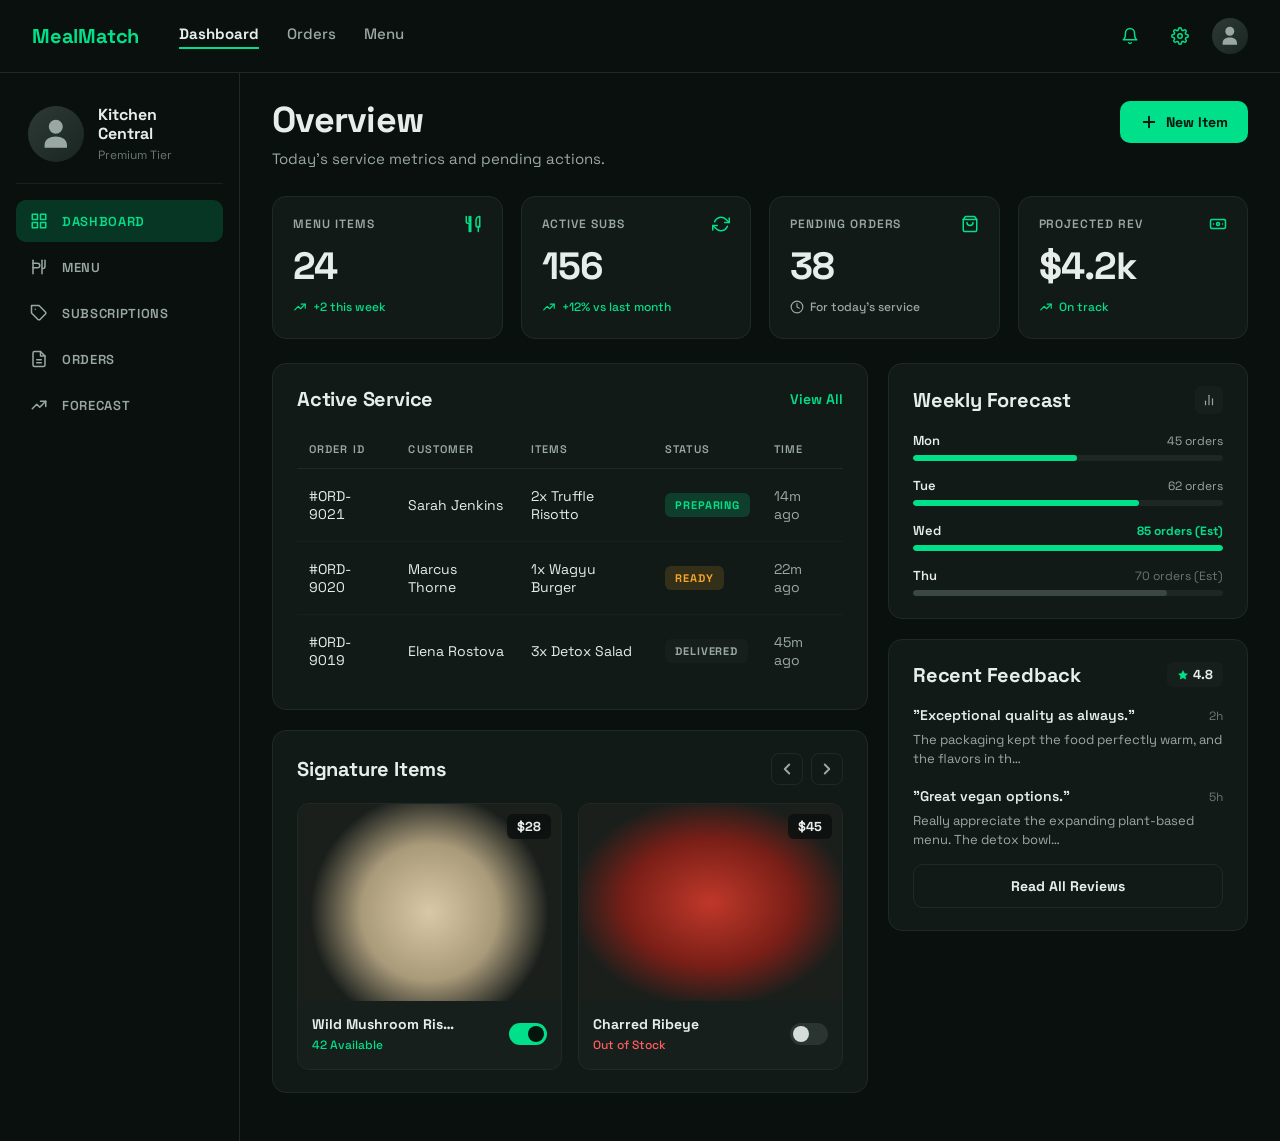
==== src/main/resources/static/index.html @ 14fc380b "feat: add provider dashboard frontend matching MealMatch design Agent-Logs-Url: https://github.com/t" ====
<!DOCTYPE html>
<html lang="en">
<head>
    <meta charset="UTF-8" />
    <meta name="viewport" content="width=device-width, initial-scale=1.0" />
    <title>MealMatch — Provider Dashboard</title>
    <link rel="preconnect" href="https://fonts.googleapis.com" />
    <link rel="preconnect" href="https://fonts.gstatic.com" crossorigin />
    <link href="https://fonts.googleapis.com/css2?family=Space+Grotesk:wght@400;500;600;700&family=Inter:wght@400;500;600&display=swap" rel="stylesheet" />
    <link rel="stylesheet" href="css/styles.css" />
</head>
<body>
    <!-- Top navigation -->
    <header class="topbar">
        <div class="topbar-left">
            <a href="#" class="brand">MealMatch</a>
            <nav class="main-nav" aria-label="Primary">
                <a href="#" class="nav-link active">Dashboard</a>
                <a href="#" class="nav-link">Orders</a>
                <a href="#" class="nav-link">Menu</a>
            </nav>
        </div>
        <div class="topbar-right">
            <button class="icon-btn" aria-label="Notifications">
                <svg viewBox="0 0 24 24" fill="none" stroke="currentColor" stroke-width="2" stroke-linecap="round" stroke-linejoin="round"><path d="M6 8a6 6 0 0 1 12 0c0 7 3 9 3 9H3s3-2 3-9"/><path d="M10.3 21a1.94 1.94 0 0 0 3.4 0"/></svg>
            </button>
            <button class="icon-btn" aria-label="Settings">
                <svg viewBox="0 0 24 24" fill="none" stroke="currentColor" stroke-width="2" stroke-linecap="round" stroke-linejoin="round"><circle cx="12" cy="12" r="3"/><path d="M19.4 15a1.65 1.65 0 0 0 .33 1.82l.06.06a2 2 0 0 1 0 2.83 2 2 0 0 1-2.83 0l-.06-.06a1.65 1.65 0 0 0-1.82-.33 1.65 1.65 0 0 0-1 1.51V21a2 2 0 0 1-4 0v-.09A1.65 1.65 0 0 0 9 19.4a1.65 1.65 0 0 0-1.82.33l-.06.06a2 2 0 0 1-2.83 0 2 2 0 0 1 0-2.83l.06-.06a1.65 1.65 0 0 0 .33-1.82 1.65 1.65 0 0 0-1.51-1H3a2 2 0 0 1 0-4h.09A1.65 1.65 0 0 0 4.6 9a1.65 1.65 0 0 0-.33-1.82l-.06-.06a2 2 0 0 1 0-2.83 2 2 0 0 1 2.83 0l.06.06a1.65 1.65 0 0 0 1.82.33H9a1.65 1.65 0 0 0 1-1.51V3a2 2 0 0 1 4 0v.09a1.65 1.65 0 0 0 1 1.51 1.65 1.65 0 0 0 1.82-.33l.06-.06a2 2 0 0 1 2.83 0 2 2 0 0 1 0 2.83l-.06.06a1.65 1.65 0 0 0-.33 1.82V9a1.65 1.65 0 0 0 1.51 1H21a2 2 0 0 1 0 4h-.09a1.65 1.65 0 0 0-1.51 1z"/></svg>
            </button>
            <div class="avatar avatar-sm" aria-label="Account">
                <svg viewBox="0 0 24 24" fill="currentColor"><path d="M12 12a5 5 0 1 0-5-5 5 5 0 0 0 5 5zm0 2c-4 0-8 2-8 6v2h16v-2c0-4-4-6-8-6z"/></svg>
            </div>
        </div>
    </header>

    <div class="layout">
        <!-- Sidebar -->
        <aside class="sidebar" aria-label="Sidebar">
            <div class="profile-card">
                <div class="avatar avatar-lg">
                    <svg viewBox="0 0 24 24" fill="currentColor"><path d="M12 12a5 5 0 1 0-5-5 5 5 0 0 0 5 5zm0 2c-4 0-8 2-8 6v2h16v-2c0-4-4-6-8-6z"/></svg>
                </div>
                <div class="profile-meta">
                    <h2 class="profile-name">Kitchen Central</h2>
                    <p class="profile-tier">Premium Tier</p>
                </div>
            </div>

            <nav class="side-nav" aria-label="Sections">
                <a href="#" class="side-link active">
                    <span class="side-icon" aria-hidden="true">
                        <svg viewBox="0 0 24 24" fill="none" stroke="currentColor" stroke-width="2" stroke-linecap="round" stroke-linejoin="round"><rect x="3" y="3" width="7" height="7"/><rect x="14" y="3" width="7" height="7"/><rect x="3" y="14" width="7" height="7"/><rect x="14" y="14" width="7" height="7"/></svg>
                    </span>
                    <span>Dashboard</span>
                </a>
                <a href="#" class="side-link">
                    <span class="side-icon" aria-hidden="true">
                        <svg viewBox="0 0 24 24" fill="none" stroke="currentColor" stroke-width="2" stroke-linecap="round" stroke-linejoin="round"><path d="M4 3v18"/><path d="M4 7h6a3 3 0 0 1 0 6H4"/><path d="M16 3v18"/><path d="M20 3v8a3 3 0 0 1-3 3"/></svg>
                    </span>
                    <span>Menu</span>
                </a>
                <a href="#" class="side-link">
                    <span class="side-icon" aria-hidden="true">
                        <svg viewBox="0 0 24 24" fill="none" stroke="currentColor" stroke-width="2" stroke-linecap="round" stroke-linejoin="round"><path d="M20.59 13.41 13.42 20.58a2 2 0 0 1-2.83 0L2 12V2h10l8.59 8.59a2 2 0 0 1 0 2.82z"/><line x1="7" y1="7" x2="7.01" y2="7"/></svg>
                    </span>
                    <span>Subscriptions</span>
                </a>
                <a href="#" class="side-link">
                    <span class="side-icon" aria-hidden="true">
                        <svg viewBox="0 0 24 24" fill="none" stroke="currentColor" stroke-width="2" stroke-linecap="round" stroke-linejoin="round"><path d="M14 2H6a2 2 0 0 0-2 2v16a2 2 0 0 0 2 2h12a2 2 0 0 0 2-2V8z"/><polyline points="14 2 14 8 20 8"/><line x1="9" y1="13" x2="15" y2="13"/><line x1="9" y1="17" x2="15" y2="17"/></svg>
                    </span>
                    <span>Orders</span>
                </a>
                <a href="#" class="side-link">
                    <span class="side-icon" aria-hidden="true">
                        <svg viewBox="0 0 24 24" fill="none" stroke="currentColor" stroke-width="2" stroke-linecap="round" stroke-linejoin="round"><polyline points="3 17 9 11 13 15 21 7"/><polyline points="14 7 21 7 21 14"/></svg>
                    </span>
                    <span>Forecast</span>
                </a>
            </nav>
        </aside>

        <!-- Main content -->
        <main class="main">
            <div class="page-header">
                <div>
                    <h1 class="page-title">Overview</h1>
                    <p class="page-subtitle">Today's service metrics and pending actions.</p>
                </div>
                <button class="btn btn-primary" type="button">
                    <svg viewBox="0 0 24 24" fill="none" stroke="currentColor" stroke-width="2.5" stroke-linecap="round" stroke-linejoin="round"><line x1="12" y1="5" x2="12" y2="19"/><line x1="5" y1="12" x2="19" y2="12"/></svg>
                    New Item
                </button>
            </div>

            <!-- Stat cards -->
            <section class="stats-grid" aria-label="Key metrics">
                <article class="stat-card">
                    <header class="stat-head">
                        <span class="stat-label">Menu Items</span>
                        <span class="stat-icon" aria-hidden="true">
                            <svg viewBox="0 0 24 24" fill="none" stroke="currentColor" stroke-width="2" stroke-linecap="round" stroke-linejoin="round"><path d="M3 2v7c0 1.1.9 2 2 2h2v11h2V2"/><path d="M7 2v7"/><path d="M21 15V2a5 5 0 0 0-5 5v7c0 1.1.9 2 2 2h3z"/><path d="M19 22V15"/></svg>
                        </span>
                    </header>
                    <div class="stat-value">24</div>
                    <div class="stat-trend up">
                        <svg viewBox="0 0 24 24" fill="none" stroke="currentColor" stroke-width="2" stroke-linecap="round" stroke-linejoin="round"><polyline points="3 17 9 11 13 15 21 7"/><polyline points="14 7 21 7 21 14"/></svg>
                        +2 this week
                    </div>
                </article>

                <article class="stat-card">
                    <header class="stat-head">
                        <span class="stat-label">Active Subs</span>
                        <span class="stat-icon" aria-hidden="true">
                            <svg viewBox="0 0 24 24" fill="none" stroke="currentColor" stroke-width="2" stroke-linecap="round" stroke-linejoin="round"><polyline points="23 4 23 10 17 10"/><polyline points="1 20 1 14 7 14"/><path d="M3.51 9a9 9 0 0 1 14.85-3.36L23 10M1 14l4.64 4.36A9 9 0 0 0 20.49 15"/></svg>
                        </span>
                    </header>
                    <div class="stat-value">156</div>
                    <div class="stat-trend up">
                        <svg viewBox="0 0 24 24" fill="none" stroke="currentColor" stroke-width="2" stroke-linecap="round" stroke-linejoin="round"><polyline points="3 17 9 11 13 15 21 7"/><polyline points="14 7 21 7 21 14"/></svg>
                        +12% vs last month
                    </div>
                </article>

                <article class="stat-card">
                    <header class="stat-head">
                        <span class="stat-label">Pending Orders</span>
                        <span class="stat-icon" aria-hidden="true">
                            <svg viewBox="0 0 24 24" fill="none" stroke="currentColor" stroke-width="2" stroke-linecap="round" stroke-linejoin="round"><path d="M6 2 3 6v14a2 2 0 0 0 2 2h14a2 2 0 0 0 2-2V6l-3-4z"/><line x1="3" y1="6" x2="21" y2="6"/><path d="M16 10a4 4 0 0 1-8 0"/></svg>
                        </span>
                    </header>
                    <div class="stat-value">38</div>
                    <div class="stat-trend neutral">
                        <svg viewBox="0 0 24 24" fill="none" stroke="currentColor" stroke-width="2" stroke-linecap="round" stroke-linejoin="round"><circle cx="12" cy="12" r="10"/><polyline points="12 6 12 12 16 14"/></svg>
                        For today's service
                    </div>
                </article>

                <article class="stat-card">
                    <header class="stat-head">
                        <span class="stat-label">Projected Rev</span>
                        <span class="stat-icon" aria-hidden="true">
                            <svg viewBox="0 0 24 24" fill="none" stroke="currentColor" stroke-width="2" stroke-linecap="round" stroke-linejoin="round"><rect x="2" y="6" width="20" height="12" rx="2"/><circle cx="12" cy="12" r="2"/><path d="M6 12h.01M18 12h.01"/></svg>
                        </span>
                    </header>
                    <div class="stat-value">$4.2k</div>
                    <div class="stat-trend up">
                        <svg viewBox="0 0 24 24" fill="none" stroke="currentColor" stroke-width="2" stroke-linecap="round" stroke-linejoin="round"><polyline points="3 17 9 11 13 15 21 7"/><polyline points="14 7 21 7 21 14"/></svg>
                        On track
                    </div>
                </article>
            </section>

            <!-- Two-column area: left = active service + signature items, right = forecast + feedback -->
            <section class="content-grid">
                <div class="content-col">
                    <!-- Active Service -->
                    <article class="panel">
                        <header class="panel-head">
                            <h2 class="panel-title">Active Service</h2>
                            <a href="#" class="panel-link">View All</a>
                        </header>
                        <div class="table-wrapper">
                            <table class="data-table">
                                <thead>
                                    <tr>
                                        <th>Order ID</th>
                                        <th>Customer</th>
                                        <th>Items</th>
                                        <th>Status</th>
                                        <th>Time</th>
                                    </tr>
                                </thead>
                                <tbody>
                                    <tr>
                                        <td class="mono">#ORD-9021</td>
                                        <td>Sarah Jenkins</td>
                                        <td>2x Truffle Risotto</td>
                                        <td><span class="badge badge-preparing">Preparing</span></td>
                                        <td class="muted">14m ago</td>
                                    </tr>
                                    <tr>
                                        <td class="mono">#ORD-9020</td>
                                        <td>Marcus Thorne</td>
                                        <td>1x Wagyu Burger</td>
                                        <td><span class="badge badge-ready">Ready</span></td>
                                        <td class="muted">22m ago</td>
                                    </tr>
                                    <tr>
                                        <td class="mono">#ORD-9019</td>
                                        <td>Elena Rostova</td>
                                        <td>3x Detox Salad</td>
                                        <td><span class="badge badge-delivered">Delivered</span></td>
                                        <td class="muted">45m ago</td>
                                    </tr>
                                </tbody>
                            </table>
                        </div>
                    </article>

                    <!-- Signature Items -->
                    <article class="panel">
                        <header class="panel-head">
                            <h2 class="panel-title">Signature Items</h2>
                            <div class="carousel-controls">
                                <button class="icon-btn small" data-carousel-prev aria-label="Previous">
                                    <svg viewBox="0 0 24 24" fill="none" stroke="currentColor" stroke-width="2.5" stroke-linecap="round" stroke-linejoin="round"><polyline points="15 18 9 12 15 6"/></svg>
                                </button>
                                <button class="icon-btn small" data-carousel-next aria-label="Next">
                                    <svg viewBox="0 0 24 24" fill="none" stroke="currentColor" stroke-width="2.5" stroke-linecap="round" stroke-linejoin="round"><polyline points="9 18 15 12 9 6"/></svg>
                                </button>
                            </div>
                        </header>
                        <div class="carousel" data-carousel>
                            <div class="carousel-track">
                                <article class="dish-card">
                                    <div class="dish-image dish-bg-risotto">
                                        <span class="price-tag">$28</span>
                                    </div>
                                    <div class="dish-body">
                                        <div class="dish-info">
                                            <h3 class="dish-name">Wild Mushroom Ris…</h3>
                                            <p class="dish-stock available">42 Available</p>
                                        </div>
                                        <label class="switch">
                                            <input type="checkbox" checked />
                                            <span class="slider"></span>
                                        </label>
                                    </div>
                                </article>

                                <article class="dish-card">
                                    <div class="dish-image dish-bg-ribeye">
                                        <span class="price-tag">$45</span>
                                    </div>
                                    <div class="dish-body">
                                        <div class="dish-info">
                                            <h3 class="dish-name">Charred Ribeye</h3>
                                            <p class="dish-stock out">Out of Stock</p>
                                        </div>
                                        <label class="switch">
                                            <input type="checkbox" />
                                            <span class="slider"></span>
                                        </label>
                                    </div>
                                </article>

                                <article class="dish-card">
                                    <div class="dish-image dish-bg-detox">
                                        <span class="price-tag">$18</span>
                                    </div>
                                    <div class="dish-body">
                                        <div class="dish-info">
                                            <h3 class="dish-name">Green Detox Bowl</h3>
                                            <p class="dish-stock available">15 Available</p>
                                        </div>
                                        <label class="switch">
                                            <input type="checkbox" checked />
                                            <span class="slider"></span>
                                        </label>
                                    </div>
                                </article>

                                <article class="dish-card">
                                    <div class="dish-image dish-bg-pasta">
                                        <span class="price-tag">$22</span>
                                    </div>
                                    <div class="dish-body">
                                        <div class="dish-info">
                                            <h3 class="dish-name">Lemon Butter Pasta</h3>
                                            <p class="dish-stock available">28 Available</p>
                                        </div>
                                        <label class="switch">
                                            <input type="checkbox" checked />
                                            <span class="slider"></span>
                                        </label>
                                    </div>
                                </article>
                            </div>
                        </div>
                    </article>
                </div>

                <aside class="content-col side">
                    <!-- Weekly Forecast -->
                    <article class="panel">
                        <header class="panel-head">
                            <h2 class="panel-title">Weekly Forecast</h2>
                            <span class="panel-icon" aria-hidden="true">
                                <svg viewBox="0 0 24 24" fill="none" stroke="currentColor" stroke-width="2" stroke-linecap="round" stroke-linejoin="round"><line x1="18" y1="20" x2="18" y2="10"/><line x1="12" y1="20" x2="12" y2="4"/><line x1="6" y1="20" x2="6" y2="14"/></svg>
                            </span>
                        </header>
                        <ul class="forecast-list">
                            <li class="forecast-row">
                                <div class="forecast-meta">
                                    <span class="forecast-day">Mon</span>
                                    <span class="forecast-value">45 orders</span>
                                </div>
                                <div class="bar"><div class="bar-fill" style="width:53%"></div></div>
                            </li>
                            <li class="forecast-row">
                                <div class="forecast-meta">
                                    <span class="forecast-day">Tue</span>
                                    <span class="forecast-value">62 orders</span>
                                </div>
                                <div class="bar"><div class="bar-fill" style="width:73%"></div></div>
                            </li>
                            <li class="forecast-row">
                                <div class="forecast-meta">
                                    <span class="forecast-day">Wed</span>
                                    <span class="forecast-value highlight">85 orders (Est)</span>
                                </div>
                                <div class="bar"><div class="bar-fill" style="width:100%"></div></div>
                            </li>
                            <li class="forecast-row">
                                <div class="forecast-meta">
                                    <span class="forecast-day">Thu</span>
                                    <span class="forecast-value muted">70 orders (Est)</span>
                                </div>
                                <div class="bar"><div class="bar-fill muted" style="width:82%"></div></div>
                            </li>
                        </ul>
                    </article>

                    <!-- Recent Feedback -->
                    <article class="panel">
                        <header class="panel-head">
                            <h2 class="panel-title">Recent Feedback</h2>
                            <span class="rating-pill">
                                <svg viewBox="0 0 24 24" fill="currentColor"><polygon points="12 2 15.09 8.26 22 9.27 17 14.14 18.18 21.02 12 17.77 5.82 21.02 7 14.14 2 9.27 8.91 8.26 12 2"/></svg>
                                4.8
                            </span>
                        </header>
                        <ul class="feedback-list">
                            <li class="feedback-item">
                                <div class="feedback-head">
                                    <span class="feedback-quote">"Exceptional quality as always."</span>
                                    <span class="feedback-time">2h</span>
                                </div>
                                <p class="feedback-body">The packaging kept the food perfectly warm, and the flavors in th…</p>
                            </li>
                            <li class="feedback-item">
                                <div class="feedback-head">
                                    <span class="feedback-quote">"Great vegan options."</span>
                                    <span class="feedback-time">5h</span>
                                </div>
                                <p class="feedback-body">Really appreciate the expanding plant-based menu. The detox bowl…</p>
                            </li>
                        </ul>
                        <button class="btn btn-ghost btn-block" type="button">Read All Reviews</button>
                    </article>
                </aside>
            </section>
        </main>
    </div>

    <script src="js/app.js"></script>
</body>
</html>
---- src/main/resources/static/css/styles.css ----
/* MealMatch Provider Dashboard — dark theme */

:root {
    --bg: #0a100e;
    --bg-elev: #121a17;
    --bg-elev-2: #161f1c;
    --panel: #121a17;
    --panel-border: #1f2a26;
    --line: #1f2a26;
    --line-soft: #18211e;
    --text: #e6edea;
    --text-dim: #9aa8a3;
    --text-muted: #6b7872;
    --accent: #00e08a;
    --accent-soft: #0fb87a;
    --accent-glow: rgba(0, 224, 138, 0.18);
    --warn: #f5a524;
    --warn-soft: rgba(245, 165, 36, 0.15);
    --danger: #ff5e5e;
    --radius: 14px;
    --radius-sm: 10px;
    --shadow-sm: 0 1px 2px rgba(0, 0, 0, 0.4);
}

* { box-sizing: border-box; }

html, body {
    margin: 0;
    padding: 0;
    background: var(--bg);
    color: var(--text);
    font-family: 'Space Grotesk', 'Inter', -apple-system, BlinkMacSystemFont, 'Segoe UI', sans-serif;
    font-size: 14px;
    -webkit-font-smoothing: antialiased;
    -moz-osx-font-smoothing: grayscale;
    min-height: 100vh;
}

a { color: inherit; text-decoration: none; }

button {
    font-family: inherit;
    cursor: pointer;
    border: none;
    background: none;
    color: inherit;
}

svg { width: 18px; height: 18px; display: block; }

/* ---------- Top bar ---------- */
.topbar {
    display: flex;
    align-items: center;
    justify-content: space-between;
    padding: 18px 32px;
    border-bottom: 1px solid var(--line);
    background: var(--bg);
}

.topbar-left {
    display: flex;
    align-items: center;
    gap: 40px;
}

.brand {
    color: var(--accent);
    font-weight: 700;
    font-size: 20px;
    letter-spacing: -0.01em;
}

.main-nav {
    display: flex;
    gap: 28px;
}

.nav-link {
    color: var(--text-dim);
    font-weight: 500;
    font-size: 15px;
    padding-bottom: 4px;
    transition: color 0.15s;
}

.nav-link:hover { color: var(--text); }

.nav-link.active {
    color: var(--text);
    font-weight: 700;
    border-bottom: 2px solid var(--accent);
}

.topbar-right {
    display: flex;
    align-items: center;
    gap: 14px;
}

.icon-btn {
    width: 36px;
    height: 36px;
    border-radius: 8px;
    display: inline-flex;
    align-items: center;
    justify-content: center;
    color: var(--accent);
    transition: background 0.15s;
}

.icon-btn:hover { background: var(--bg-elev); }

.icon-btn.small {
    width: 32px;
    height: 32px;
    border: 1px solid var(--panel-border);
    color: var(--text-dim);
}

.icon-btn.small:hover { color: var(--text); border-color: var(--accent); }

/* Avatar */
.avatar {
    border-radius: 50%;
    background: linear-gradient(135deg, #2c3a35, #1a2522);
    display: inline-flex;
    align-items: center;
    justify-content: center;
    color: var(--text-dim);
    overflow: hidden;
    flex-shrink: 0;
}
.avatar svg { width: 60%; height: 60%; }
.avatar-sm { width: 36px; height: 36px; }
.avatar-lg { width: 56px; height: 56px; }

/* ---------- Layout ---------- */
.layout {
    display: grid;
    grid-template-columns: 240px 1fr;
    min-height: calc(100vh - 71px);
}

/* ---------- Sidebar ---------- */
.sidebar {
    border-right: 1px solid var(--line);
    padding: 24px 16px;
    background: var(--bg);
}

.profile-card {
    display: flex;
    align-items: center;
    gap: 14px;
    padding: 8px 12px 20px;
    border-bottom: 1px solid var(--line-soft);
    margin-bottom: 16px;
}

.profile-meta { min-width: 0; }
.profile-name {
    margin: 0;
    font-size: 16px;
    font-weight: 700;
    line-height: 1.2;
    color: var(--text);
}
.profile-tier {
    margin: 4px 0 0;
    font-size: 12px;
    color: var(--text-muted);
}

.side-nav {
    display: flex;
    flex-direction: column;
    gap: 4px;
}

.side-link {
    display: flex;
    align-items: center;
    gap: 14px;
    padding: 12px 14px;
    border-radius: var(--radius-sm);
    color: var(--text-dim);
    font-weight: 600;
    font-size: 13px;
    letter-spacing: 0.05em;
    text-transform: uppercase;
    transition: background 0.15s, color 0.15s;
}

.side-link:hover { color: var(--text); background: var(--bg-elev); }

.side-link.active {
    background: var(--accent-glow);
    color: var(--accent);
}

.side-icon {
    display: inline-flex;
    align-items: center;
    justify-content: center;
    color: inherit;
}

/* ---------- Main ---------- */
.main {
    padding: 28px 32px 48px;
    min-width: 0;
}

.page-header {
    display: flex;
    justify-content: space-between;
    align-items: flex-start;
    gap: 24px;
    margin-bottom: 28px;
    flex-wrap: wrap;
}

.page-title {
    margin: 0;
    font-size: 36px;
    font-weight: 700;
    letter-spacing: -0.02em;
    line-height: 1.1;
}

.page-subtitle {
    margin: 8px 0 0;
    color: var(--text-dim);
    font-size: 15px;
}

/* Buttons */
.btn {
    display: inline-flex;
    align-items: center;
    justify-content: center;
    gap: 8px;
    padding: 12px 20px;
    border-radius: 10px;
    font-weight: 700;
    font-size: 14px;
    transition: transform 0.05s, background 0.15s, color 0.15s;
}

.btn:active { transform: translateY(1px); }

.btn-primary {
    background: var(--accent);
    color: #04150e;
}
.btn-primary:hover { background: #00f59a; }

.btn-ghost {
    background: transparent;
    color: var(--text);
    border: 1px solid var(--panel-border);
}
.btn-ghost:hover { border-color: var(--accent); color: var(--accent); }

.btn-block { width: 100%; margin-top: 14px; }

/* ---------- Stat cards ---------- */
.stats-grid {
    display: grid;
    grid-template-columns: repeat(4, 1fr);
    gap: 18px;
    margin-bottom: 24px;
}

.stat-card {
    background: var(--panel);
    border: 1px solid var(--panel-border);
    border-radius: var(--radius);
    padding: 18px 20px 20px;
}

.stat-head {
    display: flex;
    justify-content: space-between;
    align-items: center;
    margin-bottom: 14px;
}

.stat-label {
    font-size: 12px;
    font-weight: 600;
    color: var(--text-dim);
    letter-spacing: 0.08em;
    text-transform: uppercase;
}

.stat-icon {
    color: var(--accent);
    display: inline-flex;
}

.stat-value {
    font-size: 38px;
    font-weight: 700;
    letter-spacing: -0.02em;
    line-height: 1;
    margin-bottom: 14px;
}

.stat-trend {
    display: inline-flex;
    align-items: center;
    gap: 6px;
    font-size: 12px;
    font-weight: 500;
}

.stat-trend svg { width: 14px; height: 14px; }
.stat-trend.up { color: var(--accent); }
.stat-trend.neutral { color: var(--text-dim); }

/* ---------- Content grid ---------- */
.content-grid {
    display: grid;
    grid-template-columns: minmax(0, 1fr) 360px;
    gap: 20px;
    align-items: start;
}

.content-col {
    display: flex;
    flex-direction: column;
    gap: 20px;
    min-width: 0;
}

/* ---------- Panels ---------- */
.panel {
    background: var(--panel);
    border: 1px solid var(--panel-border);
    border-radius: var(--radius);
    padding: 22px 24px;
}

.panel-head {
    display: flex;
    align-items: center;
    justify-content: space-between;
    margin-bottom: 18px;
    gap: 12px;
}

.panel-title {
    margin: 0;
    font-size: 20px;
    font-weight: 700;
    letter-spacing: -0.01em;
}

.panel-link {
    color: var(--accent);
    font-weight: 600;
    font-size: 14px;
}
.panel-link:hover { text-decoration: underline; }

.panel-icon {
    width: 28px;
    height: 28px;
    border-radius: 6px;
    background: var(--bg-elev-2);
    display: inline-flex;
    align-items: center;
    justify-content: center;
    color: var(--text-dim);
}
.panel-icon svg { width: 14px; height: 14px; }

/* ---------- Table ---------- */
.table-wrapper { overflow-x: auto; }

.data-table {
    width: 100%;
    border-collapse: collapse;
}

.data-table th {
    text-align: left;
    color: var(--text-dim);
    font-size: 11px;
    font-weight: 600;
    letter-spacing: 0.1em;
    text-transform: uppercase;
    padding: 12px 12px;
    border-bottom: 1px solid var(--line);
}

.data-table td {
    padding: 18px 12px;
    border-bottom: 1px solid var(--line-soft);
    font-size: 14px;
    vertical-align: middle;
}

.data-table tr:last-child td { border-bottom: none; }

.data-table .mono { font-variant-numeric: tabular-nums; color: var(--text); }
.data-table .muted { color: var(--text-dim); }

/* Status badges */
.badge {
    display: inline-block;
    padding: 5px 10px;
    border-radius: 6px;
    font-size: 11px;
    font-weight: 700;
    letter-spacing: 0.08em;
    text-transform: uppercase;
}
.badge-preparing {
    background: var(--accent-glow);
    color: var(--accent);
}
.badge-ready {
    background: var(--warn-soft);
    color: var(--warn);
}
.badge-delivered {
    background: var(--bg-elev-2);
    color: var(--text-dim);
}

/* ---------- Carousel ---------- */
.carousel-controls {
    display: flex;
    gap: 8px;
}

.carousel { overflow: hidden; }

.carousel-track {
    display: grid;
    grid-auto-flow: column;
    grid-auto-columns: minmax(0, 1fr);
    gap: 16px;
    transition: transform 0.35s ease;
}

.dish-card {
    background: var(--bg-elev-2);
    border: 1px solid var(--panel-border);
    border-radius: 12px;
    overflow: hidden;
    display: flex;
    flex-direction: column;
}

.dish-image {
    position: relative;
    aspect-ratio: 4 / 3;
    background-size: cover;
    background-position: center;
}

.dish-bg-risotto { background: radial-gradient(circle at 50% 55%, #d8c8a8 0%, #a99a7a 40%, #1a1f1c 70%); }
.dish-bg-ribeye { background: radial-gradient(ellipse at 50% 50%, #c0382a 0%, #7a1f17 45%, #1a1f1c 75%); }
.dish-bg-detox { background: radial-gradient(circle at 50% 55%, #6ec96b 0%, #3d8a4a 45%, #1a1f1c 80%); }
.dish-bg-pasta { background: radial-gradient(circle at 50% 55%, #f3d97a 0%, #c89a4a 45%, #1a1f1c 78%); }

.price-tag {
    position: absolute;
    top: 10px;
    right: 10px;
    background: rgba(10, 16, 14, 0.8);
    color: var(--text);
    padding: 4px 10px;
    border-radius: 6px;
    font-weight: 700;
    font-size: 13px;
    backdrop-filter: blur(4px);
}

.dish-body {
    display: flex;
    align-items: center;
    justify-content: space-between;
    padding: 14px 14px 16px;
    gap: 12px;
}

.dish-info { min-width: 0; }
.dish-name {
    margin: 0 0 4px;
    font-size: 14px;
    font-weight: 700;
    color: var(--text);
    white-space: nowrap;
    overflow: hidden;
    text-overflow: ellipsis;
}
.dish-stock {
    margin: 0;
    font-size: 12px;
    font-weight: 500;
}
.dish-stock.available { color: var(--accent); }
.dish-stock.out { color: var(--danger); }

/* Toggle switch */
.switch {
    position: relative;
    display: inline-block;
    width: 38px;
    height: 22px;
    flex-shrink: 0;
}
.switch input { opacity: 0; width: 0; height: 0; }
.slider {
    position: absolute;
    inset: 0;
    background: #2a3531;
    border-radius: 999px;
    transition: background 0.2s;
}
.slider::before {
    content: "";
    position: absolute;
    top: 3px;
    left: 3px;
    width: 16px;
    height: 16px;
    background: #d6dcd9;
    border-radius: 50%;
    transition: transform 0.2s;
}
.switch input:checked + .slider { background: var(--accent); }
.switch input:checked + .slider::before { transform: translateX(16px); background: #04150e; }

/* ---------- Forecast ---------- */
.forecast-list {
    list-style: none;
    margin: 0;
    padding: 0;
    display: flex;
    flex-direction: column;
    gap: 16px;
}

.forecast-row { display: flex; flex-direction: column; gap: 6px; }

.forecast-meta {
    display: flex;
    justify-content: space-between;
    align-items: baseline;
    font-size: 13px;
}

.forecast-day { color: var(--text); font-weight: 600; }
.forecast-value { color: var(--text-dim); font-size: 12px; }
.forecast-value.highlight { color: var(--accent); font-weight: 700; }
.forecast-value.muted { color: var(--text-muted); }

.bar {
    height: 6px;
    background: #1d2724;
    border-radius: 999px;
    overflow: hidden;
}
.bar-fill {
    height: 100%;
    background: var(--accent);
    border-radius: 999px;
}
.bar-fill.muted { background: #3a4742; }

/* ---------- Feedback ---------- */
.rating-pill {
    display: inline-flex;
    align-items: center;
    gap: 4px;
    background: var(--bg-elev-2);
    color: var(--text);
    padding: 4px 10px;
    border-radius: 6px;
    font-weight: 700;
    font-size: 13px;
}
.rating-pill svg { width: 12px; height: 12px; color: var(--accent); }

.feedback-list {
    list-style: none;
    padding: 0;
    margin: 0;
    display: flex;
    flex-direction: column;
    gap: 18px;
}

.feedback-item { display: flex; flex-direction: column; gap: 6px; }

.feedback-head {
    display: flex;
    justify-content: space-between;
    align-items: baseline;
    gap: 12px;
}

.feedback-quote {
    color: var(--text);
    font-weight: 600;
    font-size: 14px;
}

.feedback-time {
    color: var(--text-muted);
    font-size: 12px;
    flex-shrink: 0;
}

.feedback-body {
    margin: 0;
    color: var(--text-dim);
    font-size: 13px;
    line-height: 1.5;
}

/* ---------- Responsive ---------- */
@media (max-width: 1200px) {
    .stats-grid { grid-template-columns: repeat(2, 1fr); }
    .content-grid { grid-template-columns: 1fr; }
}

@media (max-width: 900px) {
    .layout { grid-template-columns: 1fr; }
    .sidebar {
        border-right: none;
        border-bottom: 1px solid var(--line);
    }
    .main { padding: 20px; }
    .page-title { font-size: 28px; }
}

@media (max-width: 640px) {
    .topbar { padding: 14px 16px; }
    .topbar-left { gap: 18px; }
    .main-nav { gap: 14px; }
    .stats-grid { grid-template-columns: 1fr; }
    .stat-value { font-size: 32px; }
    .panel { padding: 18px; }
}
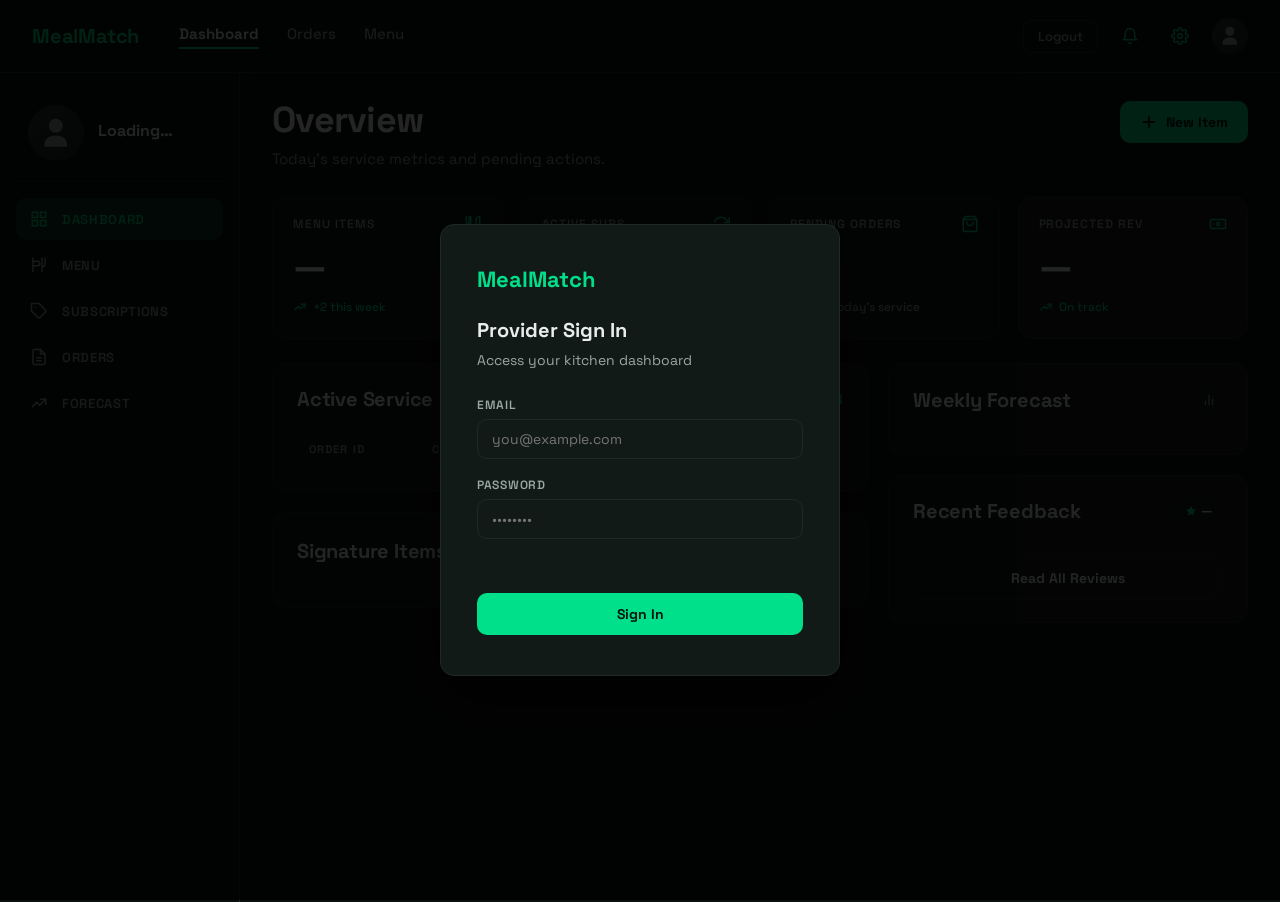
==== commit 02a2c9e0: "Fix: remove duplicate ReviewRequest, add Jackson date config, make provider dashboard dynamic Agent-" ====
--- a/src/main/resources/static/index.html
+++ b/src/main/resources/static/index.html
@@ -10,6 +10,77 @@
     <link rel="stylesheet" href="css/styles.css" />
 </head>
 <body>
+    <!-- Login Overlay -->
+    <div id="login-overlay" class="overlay" style="display:none">
+        <div class="overlay-card">
+            <div style="font-size:22px;font-weight:700;color:var(--accent);margin-bottom:24px">MealMatch</div>
+            <h2 style="margin:0 0 8px;font-size:20px;font-weight:700">Provider Sign In</h2>
+            <p style="color:var(--text-dim);margin:0 0 28px;font-size:14px">Access your kitchen dashboard</p>
+            <form id="login-form">
+                <div class="form-group">
+                    <label class="form-label" for="login-email">Email</label>
+                    <input class="form-input" id="login-email" type="email" placeholder="you@example.com" required />
+                </div>
+                <div class="form-group">
+                    <label class="form-label" for="login-password">Password</label>
+                    <input class="form-input" id="login-password" type="password" placeholder="••••••••" required />
+                </div>
+                <div id="login-error" class="error-msg"></div>
+                <button class="btn btn-primary btn-block" type="submit">Sign In</button>
+            </form>
+        </div>
+    </div>
+
+    <!-- New Item Modal -->
+    <div id="new-item-modal" class="overlay" style="display:none">
+        <div class="overlay-card" style="max-width:480px">
+            <div style="display:flex;justify-content:space-between;align-items:center;margin-bottom:24px">
+                <h2 style="margin:0;font-size:20px;font-weight:700">New Menu Item</h2>
+                <button class="icon-btn" id="modal-close-btn" aria-label="Close" type="button">
+                    <svg viewBox="0 0 24 24" fill="none" stroke="currentColor" stroke-width="2.5" stroke-linecap="round" stroke-linejoin="round"><line x1="18" y1="6" x2="6" y2="18"/><line x1="6" y1="6" x2="18" y2="18"/></svg>
+                </button>
+            </div>
+            <form id="new-item-form">
+                <div class="form-group">
+                    <label class="form-label" for="ni-name">Name *</label>
+                    <input class="form-input" id="ni-name" type="text" placeholder="e.g. Dal Makhani" required />
+                </div>
+                <div class="form-group">
+                    <label class="form-label" for="ni-mealtype">Meal Type *</label>
+                    <select class="form-input" id="ni-mealtype" required>
+                        <option value="">Select…</option>
+                        <option value="BREAKFAST">Breakfast</option>
+                        <option value="LUNCH">Lunch</option>
+                        <option value="DINNER">Dinner</option>
+                        <option value="SNACK">Snack</option>
+                    </select>
+                </div>
+                <div class="form-group">
+                    <label class="form-label" for="ni-tags">Dietary Tags (comma-separated)</label>
+                    <input class="form-input" id="ni-tags" type="text" placeholder="e.g. Vegan, Gluten-Free" />
+                </div>
+                <div class="form-group">
+                    <label class="form-label" for="ni-price">Price ($) *</label>
+                    <input class="form-input" id="ni-price" type="number" step="0.01" min="0" placeholder="0.00" required />
+                </div>
+                <div class="form-group" style="flex-direction:row;align-items:center;gap:10px">
+                    <input type="checkbox" id="ni-available" checked style="width:auto;accent-color:var(--accent)" />
+                    <label class="form-label" for="ni-available" style="margin:0;text-transform:none;letter-spacing:0">Available immediately</label>
+                </div>
+                <div id="new-item-error" class="error-msg"></div>
+                <div style="display:flex;gap:12px;margin-top:4px">
+                    <button class="btn btn-ghost" type="button" onclick="document.getElementById('new-item-modal').style.display='none'">Cancel</button>
+                    <button class="btn btn-primary" style="flex:1" type="submit">Create Item</button>
+                </div>
+            </form>
+        </div>
+    </div>
+
+    <!-- Global Loading Spinner -->
+    <div id="global-spinner" class="spinner-overlay" style="display:none">
+        <div class="spinner"></div>
+    </div>
+
     <!-- Top navigation -->
     <header class="topbar">
         <div class="topbar-left">
@@ -21,6 +92,7 @@
             </nav>
         </div>
         <div class="topbar-right">
+            <button class="btn-logout" id="logout-btn" type="button">Logout</button>
             <button class="icon-btn" aria-label="Notifications">
                 <svg viewBox="0 0 24 24" fill="none" stroke="currentColor" stroke-width="2" stroke-linecap="round" stroke-linejoin="round"><path d="M6 8a6 6 0 0 1 12 0c0 7 3 9 3 9H3s3-2 3-9"/><path d="M10.3 21a1.94 1.94 0 0 0 3.4 0"/></svg>
             </button>
@@ -33,6 +105,8 @@
         </div>
     </header>
 
+    <div id="global-error" class="error-banner" style="display:none"></div>
+
     <div class="layout">
         <!-- Sidebar -->
         <aside class="sidebar" aria-label="Sidebar">
@@ -41,8 +115,8 @@
                     <svg viewBox="0 0 24 24" fill="currentColor"><path d="M12 12a5 5 0 1 0-5-5 5 5 0 0 0 5 5zm0 2c-4 0-8 2-8 6v2h16v-2c0-4-4-6-8-6z"/></svg>
                 </div>
                 <div class="profile-meta">
-                    <h2 class="profile-name">Kitchen Central</h2>
-                    <p class="profile-tier">Premium Tier</p>
+                    <h2 class="profile-name" id="profile-name">Loading…</h2>
+                    <p class="profile-tier" id="profile-email"></p>
                 </div>
             </div>
 
@@ -87,7 +161,7 @@
                     <h1 class="page-title">Overview</h1>
                     <p class="page-subtitle">Today's service metrics and pending actions.</p>
                 </div>
-                <button class="btn btn-primary" type="button">
+                <button class="btn btn-primary" id="new-item-btn" type="button">
                     <svg viewBox="0 0 24 24" fill="none" stroke="currentColor" stroke-width="2.5" stroke-linecap="round" stroke-linejoin="round"><line x1="12" y1="5" x2="12" y2="19"/><line x1="5" y1="12" x2="19" y2="12"/></svg>
                     New Item
                 </button>
@@ -102,7 +176,7 @@
                             <svg viewBox="0 0 24 24" fill="none" stroke="currentColor" stroke-width="2" stroke-linecap="round" stroke-linejoin="round"><path d="M3 2v7c0 1.1.9 2 2 2h2v11h2V2"/><path d="M7 2v7"/><path d="M21 15V2a5 5 0 0 0-5 5v7c0 1.1.9 2 2 2h3z"/><path d="M19 22V15"/></svg>
                         </span>
                     </header>
-                    <div class="stat-value">24</div>
+                    <div class="stat-value" id="stat-menu-items">—</div>
                     <div class="stat-trend up">
                         <svg viewBox="0 0 24 24" fill="none" stroke="currentColor" stroke-width="2" stroke-linecap="round" stroke-linejoin="round"><polyline points="3 17 9 11 13 15 21 7"/><polyline points="14 7 21 7 21 14"/></svg>
                         +2 this week
@@ -116,7 +190,7 @@
                             <svg viewBox="0 0 24 24" fill="none" stroke="currentColor" stroke-width="2" stroke-linecap="round" stroke-linejoin="round"><polyline points="23 4 23 10 17 10"/><polyline points="1 20 1 14 7 14"/><path d="M3.51 9a9 9 0 0 1 14.85-3.36L23 10M1 14l4.64 4.36A9 9 0 0 0 20.49 15"/></svg>
                         </span>
                     </header>
-                    <div class="stat-value">156</div>
+                    <div class="stat-value" id="stat-active-subs">—</div>
                     <div class="stat-trend up">
                         <svg viewBox="0 0 24 24" fill="none" stroke="currentColor" stroke-width="2" stroke-linecap="round" stroke-linejoin="round"><polyline points="3 17 9 11 13 15 21 7"/><polyline points="14 7 21 7 21 14"/></svg>
                         +12% vs last month
@@ -130,7 +204,7 @@
                             <svg viewBox="0 0 24 24" fill="none" stroke="currentColor" stroke-width="2" stroke-linecap="round" stroke-linejoin="round"><path d="M6 2 3 6v14a2 2 0 0 0 2 2h14a2 2 0 0 0 2-2V6l-3-4z"/><line x1="3" y1="6" x2="21" y2="6"/><path d="M16 10a4 4 0 0 1-8 0"/></svg>
                         </span>
                     </header>
-                    <div class="stat-value">38</div>
+                    <div class="stat-value" id="stat-pending-orders">—</div>
                     <div class="stat-trend neutral">
                         <svg viewBox="0 0 24 24" fill="none" stroke="currentColor" stroke-width="2" stroke-linecap="round" stroke-linejoin="round"><circle cx="12" cy="12" r="10"/><polyline points="12 6 12 12 16 14"/></svg>
                         For today's service
@@ -144,7 +218,7 @@
                             <svg viewBox="0 0 24 24" fill="none" stroke="currentColor" stroke-width="2" stroke-linecap="round" stroke-linejoin="round"><rect x="2" y="6" width="20" height="12" rx="2"/><circle cx="12" cy="12" r="2"/><path d="M6 12h.01M18 12h.01"/></svg>
                         </span>
                     </header>
-                    <div class="stat-value">$4.2k</div>
+                    <div class="stat-value" id="stat-projected-rev">—</div>
                     <div class="stat-trend up">
                         <svg viewBox="0 0 24 24" fill="none" stroke="currentColor" stroke-width="2" stroke-linecap="round" stroke-linejoin="round"><polyline points="3 17 9 11 13 15 21 7"/><polyline points="14 7 21 7 21 14"/></svg>
                         On track
@@ -172,29 +246,7 @@
                                         <th>Time</th>
                                     </tr>
                                 </thead>
-                                <tbody>
-                                    <tr>
-                                        <td class="mono">#ORD-9021</td>
-                                        <td>Sarah Jenkins</td>
-                                        <td>2x Truffle Risotto</td>
-                                        <td><span class="badge badge-preparing">Preparing</span></td>
-                                        <td class="muted">14m ago</td>
-                                    </tr>
-                                    <tr>
-                                        <td class="mono">#ORD-9020</td>
-                                        <td>Marcus Thorne</td>
-                                        <td>1x Wagyu Burger</td>
-                                        <td><span class="badge badge-ready">Ready</span></td>
-                                        <td class="muted">22m ago</td>
-                                    </tr>
-                                    <tr>
-                                        <td class="mono">#ORD-9019</td>
-                                        <td>Elena Rostova</td>
-                                        <td>3x Detox Salad</td>
-                                        <td><span class="badge badge-delivered">Delivered</span></td>
-                                        <td class="muted">45m ago</td>
-                                    </tr>
-                                </tbody>
+                                <tbody id="orders-tbody"></tbody>
                             </table>
                         </div>
                     </article>
@@ -213,70 +265,7 @@
                             </div>
                         </header>
                         <div class="carousel" data-carousel>
-                            <div class="carousel-track">
-                                <article class="dish-card">
-                                    <div class="dish-image dish-bg-risotto">
-                                        <span class="price-tag">$28</span>
-                                    </div>
-                                    <div class="dish-body">
-                                        <div class="dish-info">
-                                            <h3 class="dish-name">Wild Mushroom Ris…</h3>
-                                            <p class="dish-stock available">42 Available</p>
-                                        </div>
-                                        <label class="switch">
-                                            <input type="checkbox" checked />
-                                            <span class="slider"></span>
-                                        </label>
-                                    </div>
-                                </article>
-
-                                <article class="dish-card">
-                                    <div class="dish-image dish-bg-ribeye">
-                                        <span class="price-tag">$45</span>
-                                    </div>
-                                    <div class="dish-body">
-                                        <div class="dish-info">
-                                            <h3 class="dish-name">Charred Ribeye</h3>
-                                            <p class="dish-stock out">Out of Stock</p>
-                                        </div>
-                                        <label class="switch">
-                                            <input type="checkbox" />
-                                            <span class="slider"></span>
-                                        </label>
-                                    </div>
-                                </article>
-
-                                <article class="dish-card">
-                                    <div class="dish-image dish-bg-detox">
-                                        <span class="price-tag">$18</span>
-                                    </div>
-                                    <div class="dish-body">
-                                        <div class="dish-info">
-                                            <h3 class="dish-name">Green Detox Bowl</h3>
-                                            <p class="dish-stock available">15 Available</p>
-                                        </div>
-                                        <label class="switch">
-                                            <input type="checkbox" checked />
-                                            <span class="slider"></span>
-                                        </label>
-                                    </div>
-                                </article>
-
-                                <article class="dish-card">
-                                    <div class="dish-image dish-bg-pasta">
-                                        <span class="price-tag">$22</span>
-                                    </div>
-                                    <div class="dish-body">
-                                        <div class="dish-info">
-                                            <h3 class="dish-name">Lemon Butter Pasta</h3>
-                                            <p class="dish-stock available">28 Available</p>
-                                        </div>
-                                        <label class="switch">
-                                            <input type="checkbox" checked />
-                                            <span class="slider"></span>
-                                        </label>
-                                    </div>
-                                </article>
+                            <div class="carousel-track" id="carousel-track">
                             </div>
                         </div>
                     </article>
@@ -291,35 +280,7 @@
                                 <svg viewBox="0 0 24 24" fill="none" stroke="currentColor" stroke-width="2" stroke-linecap="round" stroke-linejoin="round"><line x1="18" y1="20" x2="18" y2="10"/><line x1="12" y1="20" x2="12" y2="4"/><line x1="6" y1="20" x2="6" y2="14"/></svg>
                             </span>
                         </header>
-                        <ul class="forecast-list">
-                            <li class="forecast-row">
-                                <div class="forecast-meta">
-                                    <span class="forecast-day">Mon</span>
-                                    <span class="forecast-value">45 orders</span>
-                                </div>
-                                <div class="bar"><div class="bar-fill" style="width:53%"></div></div>
-                            </li>
-                            <li class="forecast-row">
-                                <div class="forecast-meta">
-                                    <span class="forecast-day">Tue</span>
-                                    <span class="forecast-value">62 orders</span>
-                                </div>
-                                <div class="bar"><div class="bar-fill" style="width:73%"></div></div>
-                            </li>
-                            <li class="forecast-row">
-                                <div class="forecast-meta">
-                                    <span class="forecast-day">Wed</span>
-                                    <span class="forecast-value highlight">85 orders (Est)</span>
-                                </div>
-                                <div class="bar"><div class="bar-fill" style="width:100%"></div></div>
-                            </li>
-                            <li class="forecast-row">
-                                <div class="forecast-meta">
-                                    <span class="forecast-day">Thu</span>
-                                    <span class="forecast-value muted">70 orders (Est)</span>
-                                </div>
-                                <div class="bar"><div class="bar-fill muted" style="width:82%"></div></div>
-                            </li>
+                        <ul class="forecast-list" id="forecast-list">
                         </ul>
                     </article>
 
@@ -329,24 +290,10 @@
                             <h2 class="panel-title">Recent Feedback</h2>
                             <span class="rating-pill">
                                 <svg viewBox="0 0 24 24" fill="currentColor"><polygon points="12 2 15.09 8.26 22 9.27 17 14.14 18.18 21.02 12 17.77 5.82 21.02 7 14.14 2 9.27 8.91 8.26 12 2"/></svg>
-                                4.8
+                                <span id="rating-pill-value">—</span>
                             </span>
                         </header>
-                        <ul class="feedback-list">
-                            <li class="feedback-item">
-                                <div class="feedback-head">
-                                    <span class="feedback-quote">"Exceptional quality as always."</span>
-                                    <span class="feedback-time">2h</span>
-                                </div>
-                                <p class="feedback-body">The packaging kept the food perfectly warm, and the flavors in th…</p>
-                            </li>
-                            <li class="feedback-item">
-                                <div class="feedback-head">
-                                    <span class="feedback-quote">"Great vegan options."</span>
-                                    <span class="feedback-time">5h</span>
-                                </div>
-                                <p class="feedback-body">Really appreciate the expanding plant-based menu. The detox bowl…</p>
-                            </li>
+                        <ul class="feedback-list" id="feedback-list">
                         </ul>
                         <button class="btn btn-ghost btn-block" type="button">Read All Reviews</button>
                     </article>
--- a/src/main/resources/static/css/styles.css
+++ b/src/main/resources/static/css/styles.css
@@ -649,3 +649,119 @@
     .stat-value { font-size: 32px; }
     .panel { padding: 18px; }
 }
+
+/* ---------- Overlay (login & modal) ---------- */
+.overlay {
+    position: fixed;
+    inset: 0;
+    z-index: 1000;
+    background: rgba(0, 0, 0, 0.85);
+    display: flex;
+    align-items: center;
+    justify-content: center;
+    padding: 20px;
+}
+
+.overlay-card {
+    background: var(--panel);
+    border: 1px solid var(--panel-border);
+    border-radius: var(--radius);
+    padding: 40px 36px;
+    width: 100%;
+    max-width: 400px;
+    box-shadow: 0 24px 64px rgba(0, 0, 0, 0.5);
+}
+
+/* ---------- Forms ---------- */
+.form-group {
+    display: flex;
+    flex-direction: column;
+    gap: 6px;
+    margin-bottom: 18px;
+}
+
+.form-label {
+    font-size: 12px;
+    font-weight: 600;
+    color: var(--text-dim);
+    letter-spacing: 0.06em;
+    text-transform: uppercase;
+}
+
+.form-input {
+    background: var(--bg-elev);
+    border: 1px solid var(--panel-border);
+    border-radius: var(--radius-sm);
+    color: var(--text);
+    font-family: inherit;
+    font-size: 14px;
+    padding: 10px 14px;
+    outline: none;
+    transition: border-color 0.15s;
+    width: 100%;
+}
+
+.form-input:focus { border-color: var(--accent); }
+.form-input option { background: var(--bg-elev); }
+
+/* ---------- Spinner ---------- */
+.spinner-overlay {
+    position: fixed;
+    inset: 0;
+    z-index: 999;
+    display: flex;
+    align-items: center;
+    justify-content: center;
+    background: rgba(10, 16, 14, 0.6);
+    backdrop-filter: blur(2px);
+}
+
+.spinner {
+    width: 44px;
+    height: 44px;
+    border: 3px solid rgba(0, 224, 138, 0.2);
+    border-top-color: var(--accent);
+    border-radius: 50%;
+    animation: spin 0.8s linear infinite;
+}
+
+@keyframes spin { to { transform: rotate(360deg); } }
+
+/* ---------- Error banner ---------- */
+.error-banner {
+    background: rgba(255, 94, 94, 0.08);
+    border: 1px solid rgba(255, 94, 94, 0.3);
+    border-radius: var(--radius-sm);
+    color: var(--danger);
+    padding: 12px 20px;
+    font-size: 13px;
+    margin: 0 32px 16px;
+    display: flex;
+    align-items: center;
+    gap: 12px;
+    flex-wrap: wrap;
+}
+
+/* ---------- Inline form error ---------- */
+.error-msg {
+    color: var(--danger);
+    font-size: 13px;
+    min-height: 18px;
+    margin-bottom: 4px;
+}
+
+/* ---------- Logout button ---------- */
+.btn-logout {
+    background: transparent;
+    color: var(--text-dim);
+    border: 1px solid var(--panel-border);
+    border-radius: 8px;
+    padding: 7px 14px;
+    font-size: 13px;
+    font-weight: 600;
+    cursor: pointer;
+    font-family: inherit;
+    transition: color 0.15s, border-color 0.15s;
+}
+
+.btn-logout:hover { color: var(--danger); border-color: var(--danger); }
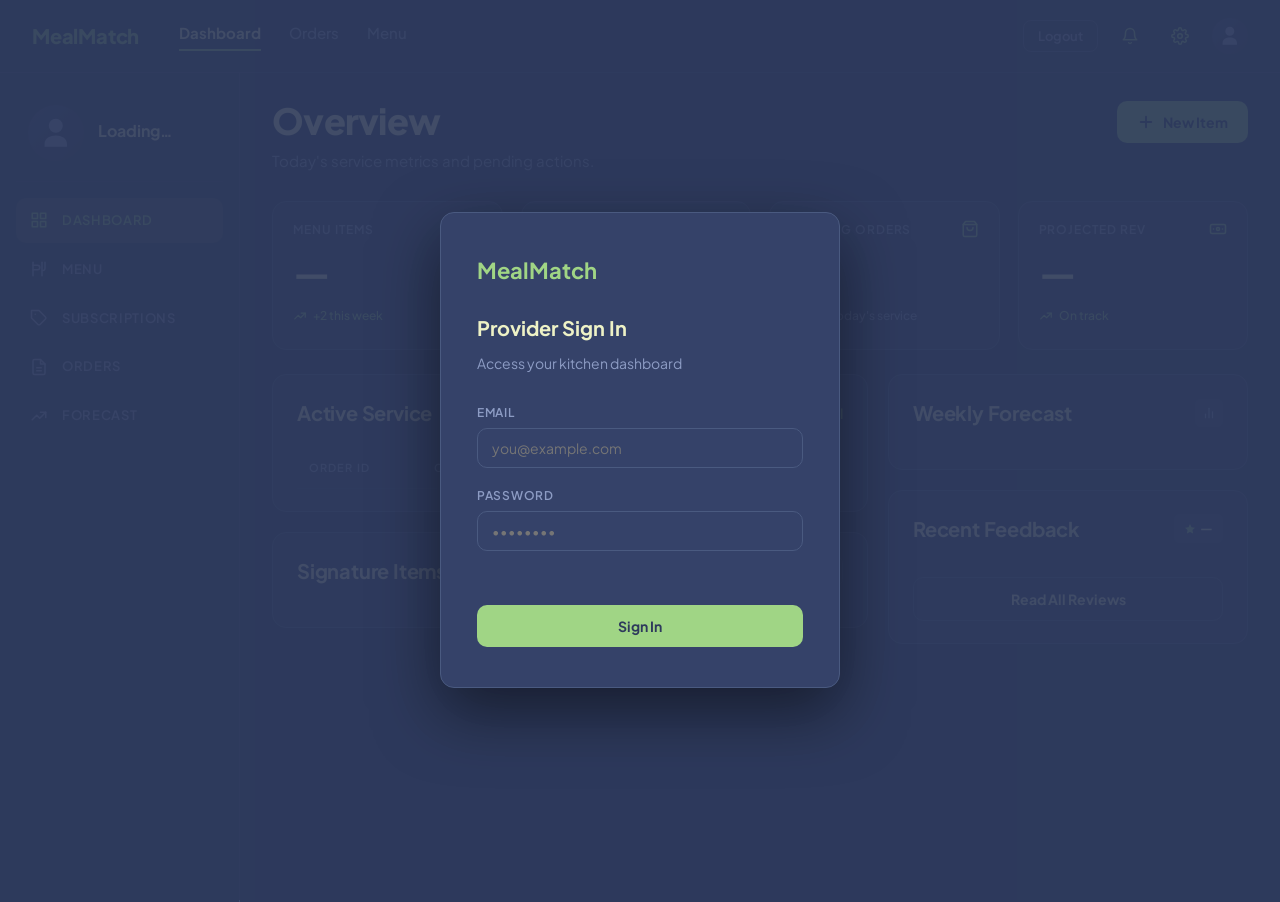
==== commit 5f36a852: "Changes before error encountered Agent-Logs-Url: https://github.com/tejdeep111111/MealMatch-TeamFab3" ====
--- a/src/main/resources/static/index.html
+++ b/src/main/resources/static/index.html
@@ -6,7 +6,7 @@
     <title>MealMatch — Provider Dashboard</title>
     <link rel="preconnect" href="https://fonts.googleapis.com" />
     <link rel="preconnect" href="https://fonts.gstatic.com" crossorigin />
-    <link href="https://fonts.googleapis.com/css2?family=Space+Grotesk:wght@400;500;600;700&family=Inter:wght@400;500;600&display=swap" rel="stylesheet" />
+    <link href="https://fonts.googleapis.com/css2?family=Plus+Jakarta+Sans:wght@400;500;600;700;800&family=DM+Sans:wght@400;500;600&display=swap" rel="stylesheet" />
     <link rel="stylesheet" href="css/styles.css" />
 </head>
 <body>
@@ -69,7 +69,7 @@
                 </div>
                 <div id="new-item-error" class="error-msg"></div>
                 <div style="display:flex;gap:12px;margin-top:4px">
-                    <button class="btn btn-ghost" type="button" onclick="document.getElementById('new-item-modal').style.display='none'">Cancel</button>
+                    <button class="btn btn-ghost" type="button" id="modal-cancel-btn">Cancel</button>
                     <button class="btn btn-primary" style="flex:1" type="submit">Create Item</button>
                 </div>
             </form>
--- a/src/main/resources/static/css/styles.css
+++ b/src/main/resources/static/css/styles.css
@@ -1,19 +1,19 @@
-/* MealMatch Provider Dashboard — dark theme */
+/* MealMatch Provider Dashboard — navy theme */
 
 :root {
-    --bg: #0a100e;
-    --bg-elev: #121a17;
-    --bg-elev-2: #161f1c;
-    --panel: #121a17;
-    --panel-border: #1f2a26;
-    --line: #1f2a26;
-    --line-soft: #18211e;
-    --text: #e6edea;
-    --text-dim: #9aa8a3;
-    --text-muted: #6b7872;
-    --accent: #00e08a;
-    --accent-soft: #0fb87a;
-    --accent-glow: rgba(0, 224, 138, 0.18);
+    --bg: #2E3A5C;
+    --bg-elev: #354269;
+    --bg-elev-2: #3B4975;
+    --panel: #354269;
+    --panel-border: #4A5A80;
+    --line: #3B4B70;
+    --line-soft: #324165;
+    --text: #EEF2C6;
+    --text-dim: #8D9CC4;
+    --text-muted: #6B7BA8;
+    --accent: #A0D585;
+    --accent-soft: #8DC470;
+    --accent-glow: rgba(160, 213, 133, 0.18);
     --warn: #f5a524;
     --warn-soft: rgba(245, 165, 36, 0.15);
     --danger: #ff5e5e;
@@ -29,8 +29,9 @@
     padding: 0;
     background: var(--bg);
     color: var(--text);
-    font-family: 'Space Grotesk', 'Inter', -apple-system, BlinkMacSystemFont, 'Segoe UI', sans-serif;
-    font-size: 14px;
+    font-family: 'Plus Jakarta Sans', 'DM Sans', -apple-system, BlinkMacSystemFont, 'Segoe UI', sans-serif;
+    font-size: 15px;
+    line-height: 1.6;
     -webkit-font-smoothing: antialiased;
     -moz-osx-font-smoothing: grayscale;
     min-height: 100vh;
@@ -66,7 +67,7 @@
 
 .brand {
     color: var(--accent);
-    font-weight: 700;
+    font-weight: 800;
     font-size: 20px;
     letter-spacing: -0.01em;
 }
@@ -123,7 +124,7 @@
 /* Avatar */
 .avatar {
     border-radius: 50%;
-    background: linear-gradient(135deg, #2c3a35, #1a2522);
+    background: linear-gradient(135deg, #3B4975, #2E3A5C);
     display: inline-flex;
     align-items: center;
     justify-content: center;
@@ -224,7 +225,7 @@
 .page-title {
     margin: 0;
     font-size: 36px;
-    font-weight: 700;
+    font-weight: 800;
     letter-spacing: -0.02em;
     line-height: 1.1;
 }
@@ -252,9 +253,9 @@
 
 .btn-primary {
     background: var(--accent);
-    color: #04150e;
-}
-.btn-primary:hover { background: #00f59a; }
+    color: #2E3A5C;
+}
+.btn-primary:hover { background: #BDE89E; }
 
 .btn-ghost {
     background: transparent;
@@ -463,16 +464,16 @@
     background-position: center;
 }
 
-.dish-bg-risotto { background: radial-gradient(circle at 50% 55%, #d8c8a8 0%, #a99a7a 40%, #1a1f1c 70%); }
-.dish-bg-ribeye { background: radial-gradient(ellipse at 50% 50%, #c0382a 0%, #7a1f17 45%, #1a1f1c 75%); }
-.dish-bg-detox { background: radial-gradient(circle at 50% 55%, #6ec96b 0%, #3d8a4a 45%, #1a1f1c 80%); }
-.dish-bg-pasta { background: radial-gradient(circle at 50% 55%, #f3d97a 0%, #c89a4a 45%, #1a1f1c 78%); }
+.dish-bg-risotto { background: radial-gradient(circle at 50% 55%, #d8c8a8 0%, #a99a7a 40%, #2E3A5C 70%); }
+.dish-bg-ribeye { background: radial-gradient(ellipse at 50% 50%, #c0382a 0%, #7a1f17 45%, #2E3A5C 75%); }
+.dish-bg-detox { background: radial-gradient(circle at 50% 55%, #6ec96b 0%, #3d8a4a 45%, #2E3A5C 80%); }
+.dish-bg-pasta { background: radial-gradient(circle at 50% 55%, #f3d97a 0%, #c89a4a 45%, #2E3A5C 78%); }
 
 .price-tag {
     position: absolute;
     top: 10px;
     right: 10px;
-    background: rgba(10, 16, 14, 0.8);
+    background: rgba(46, 58, 92, 0.8);
     color: var(--text);
     padding: 4px 10px;
     border-radius: 6px;
@@ -519,7 +520,7 @@
 .slider {
     position: absolute;
     inset: 0;
-    background: #2a3531;
+    background: #3B4975;
     border-radius: 999px;
     transition: background 0.2s;
 }
@@ -530,12 +531,12 @@
     left: 3px;
     width: 16px;
     height: 16px;
-    background: #d6dcd9;
+    background: #EEF2C6;
     border-radius: 50%;
     transition: transform 0.2s;
 }
 .switch input:checked + .slider { background: var(--accent); }
-.switch input:checked + .slider::before { transform: translateX(16px); background: #04150e; }
+.switch input:checked + .slider::before { transform: translateX(16px); background: #2E3A5C; }
 
 /* ---------- Forecast ---------- */
 .forecast-list {
@@ -563,7 +564,7 @@
 
 .bar {
     height: 6px;
-    background: #1d2724;
+    background: #324165;
     border-radius: 999px;
     overflow: hidden;
 }
@@ -572,7 +573,7 @@
     background: var(--accent);
     border-radius: 999px;
 }
-.bar-fill.muted { background: #3a4742; }
+.bar-fill.muted { background: #4A5A80; }
 
 /* ---------- Feedback ---------- */
 .rating-pill {
@@ -655,7 +656,7 @@
     position: fixed;
     inset: 0;
     z-index: 1000;
-    background: rgba(0, 0, 0, 0.85);
+    background: rgba(46, 58, 92, 0.9);
     display: flex;
     align-items: center;
     justify-content: center;
@@ -712,14 +713,14 @@
     display: flex;
     align-items: center;
     justify-content: center;
-    background: rgba(10, 16, 14, 0.6);
+    background: rgba(46, 58, 92, 0.6);
     backdrop-filter: blur(2px);
 }
 
 .spinner {
     width: 44px;
     height: 44px;
-    border: 3px solid rgba(0, 224, 138, 0.2);
+    border: 3px solid rgba(160, 213, 133, 0.2);
     border-top-color: var(--accent);
     border-radius: 50%;
     animation: spin 0.8s linear infinite;
